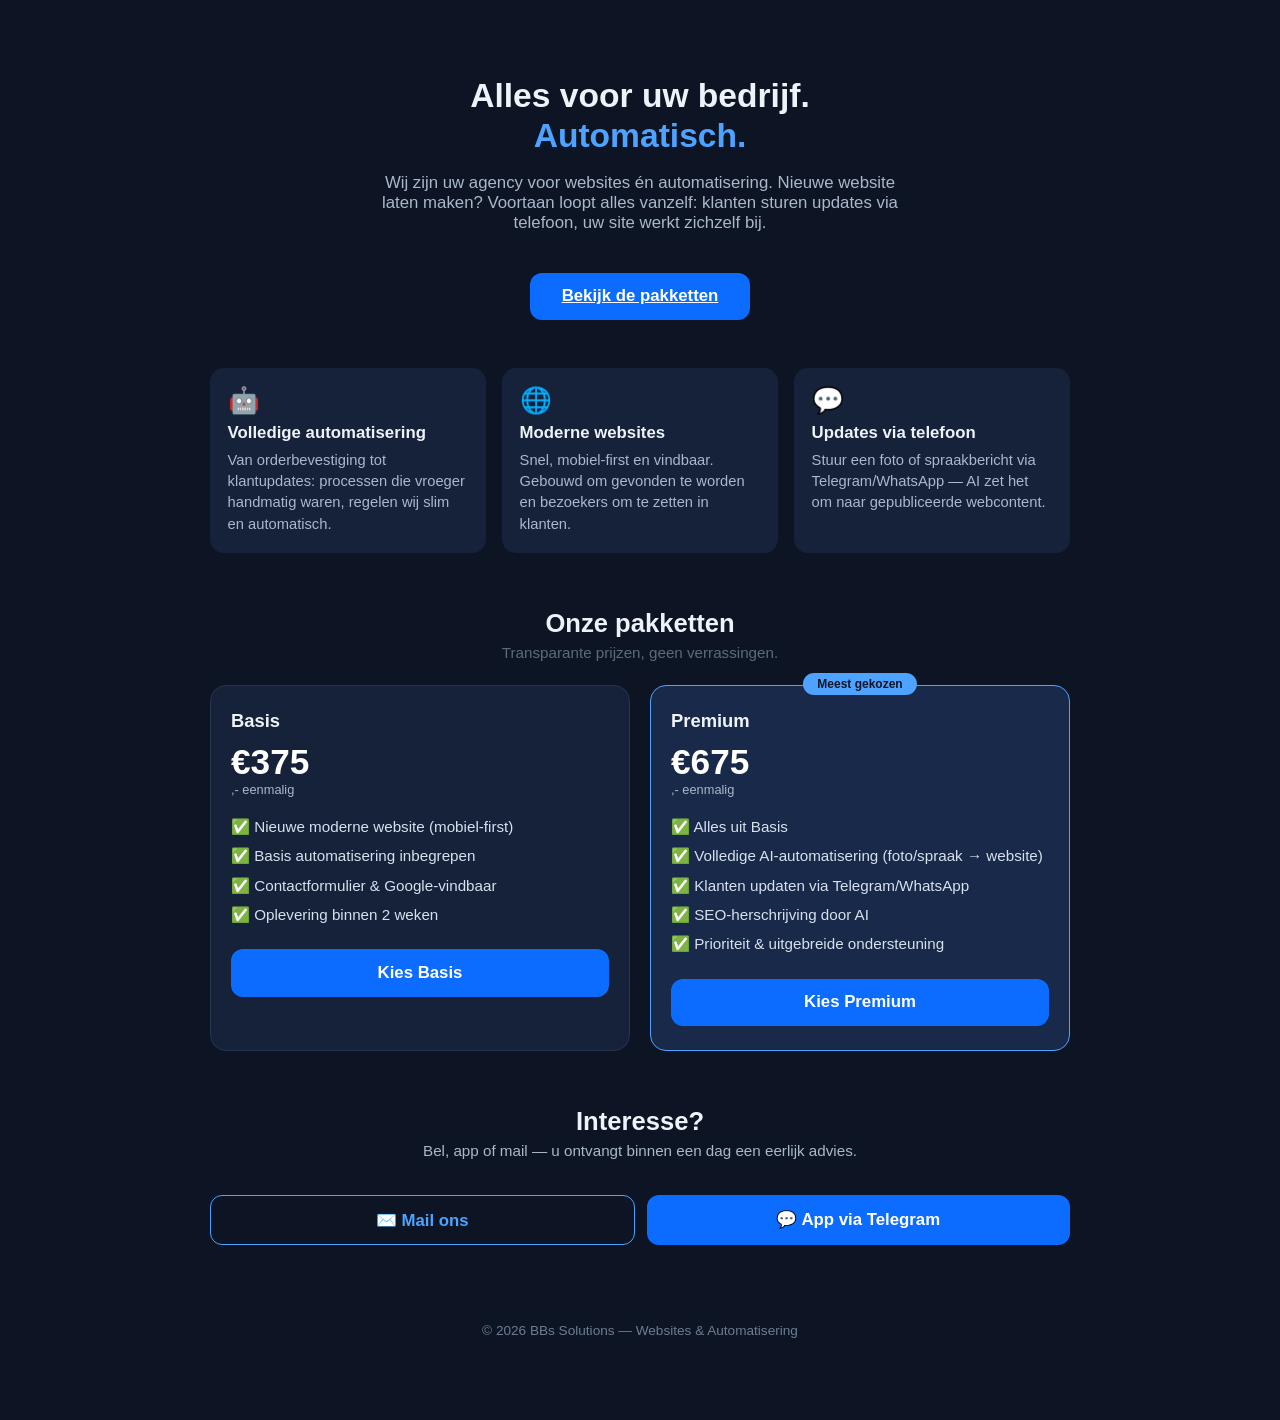
==== index.html @ c75b7eaf "Statische preview van de agency-landingspagina voor GitHub Pages Co-authored-by: BenjaminSmitBBsS <B" ====
<!DOCTYPE html>
<html lang="nl">
<head>
<meta charset="utf-8">
<meta name="viewport" content="width=device-width, initial-scale=1, viewport-fit=cover">
<title>BBs Solutions — Websites &amp; Automatisering</title>
<meta name="description" content="Agency voor websites en automatisering: nieuwe website inclusief automatisering vanaf €375.">
<link rel="stylesheet" href="static/style.css">
</head>
<body class="site">

<main class="wrap site-wrap">

  <section class="hero">
    <h1>Alles voor uw bedrijf.<br><span class="accent">Automatisch.</span></h1>
    <p class="sub">Wij zijn uw agency voor websites én automatisering. Nieuwe website laten maken? Voortaan loopt alles vanzelf: klanten sturen updates via telefoon, uw site werkt zichzelf bij.</p>
    <a class="primary cta" href="#aanbod">Bekijk de pakketten</a>
  </section>

  <section class="usps">
    <div class="usp"><span class="ico">🤖</span><h3>Volledige automatisering</h3><p>Van orderbevestiging tot klantupdates: processen die vroeger handmatig waren, regelen wij slim en automatisch.</p></div>
    <div class="usp"><span class="ico">🌐</span><h3>Moderne websites</h3><p>Snel, mobiel-first en vindbaar. Gebouwd om gevonden te worden en bezoekers om te zetten in klanten.</p></div>
    <div class="usp"><span class="ico">💬</span><h3>Updates via telefoon</h3><p>Stuur een foto of spraakbericht via Telegram/WhatsApp — AI zet het om naar gepubliceerde webcontent.</p></div>
  </section>

  <section id="aanbod" class="pricing">
    <h2>Onze pakketten</h2>
    <p class="sub">Transparante prijzen, geen verrassingen.</p>

    <div class="price-cards">
      <div class="price-card">
        <h3>Basis</h3>
        <div class="price">€375<span class="per">,- eenmalig</span></div>
        <ul>
          <li>✅ Nieuwe moderne website (mobiel-first)</li>
          <li>✅ Basis automatisering inbegrepen</li>
          <li>✅ Contactformulier &amp; Google-vindbaar</li>
          <li>✅ Oplevering binnen 2 weken</li>
        </ul>
        <a class="primary" href="#contact">Kies Basis</a>
      </div>

      <div class="price-card featured">
        <div class="badge">Meest gekozen</div>
        <h3>Premium</h3>
        <div class="price">€675<span class="per">,- eenmalig</span></div>
        <ul>
          <li>✅ Alles uit Basis</li>
          <li>✅ Volledige AI-automatisering (foto/spraak → website)</li>
          <li>✅ Klanten updaten via Telegram/WhatsApp</li>
          <li>✅ SEO-herschrijving door AI</li>
          <li>✅ Prioriteit &amp; uitgebreide ondersteuning</li>
        </ul>
        <a class="primary" href="#contact">Kies Premium</a>
      </div>
    </div>
  </section>

  <section id="contact" class="contact">
    <h2>Interesse?</h2>
    <p class="sub">Bel, app of mail — u ontvangt binnen een dag een eerlijk advies.</p>
    <div class="contact-btns">
      <a class="primary ghost" href="mailto:info@bbssolutions.nl">✉️ Mail ons</a>
      <a class="primary" href="https://t.me/jouwbot">💬 App via Telegram</a>
    </div>
  </section>

  <footer class="footer">
    <p>© <span id="year"></span> BBs Solutions — Websites &amp; Automatisering</p>
  </footer>

</main>
<script>document.getElementById('year').textContent = new Date().getFullYear();</script>
</body>
</html>
---- static/style.css ----
* { box-sizing: border-box; }
body {
  margin: 0;
  font-family: -apple-system, "Segoe UI", Roboto, sans-serif;
  background: #f4f6f8;
  color: #1c2733;
}
.wrap { max-width: 640px; margin: 0 auto; padding: 1.25rem; }
header h1 { font-size: 1.5rem; margin: 0.5rem 0 0.25rem; }
.sub { color: #5b6b7b; font-size: 0.95rem; margin-top: 0; }
.card {
  background: #fff;
  border-radius: 14px;
  padding: 1rem;
  margin: 1rem 0;
  box-shadow: 0 1px 4px rgba(16, 34, 51, 0.08);
}
.status {
  display: inline-block;
  font-size: 0.75rem;
  font-weight: 600;
  padding: 0.2rem 0.6rem;
  border-radius: 999px;
  background: #e8eef4;
}
.status-klaar { background: #d9f2e3; color: #1c7c46; }
.status-processing, .status-received { background: #fdf0d3; color: #946200; }
.status-error { background: #fadbd8; color: #a83226; }
.preview { width: 100%; border-radius: 10px; margin: 0.75rem 0; }
.form label { display: block; font-size: 0.85rem; color: #5b6b7b; margin: 0.75rem 0 0.25rem; }
.form input[type="text"], .form textarea {
  width: 100%;
  padding: 0.65rem;
  border: 1px solid #ccd6df;
  border-radius: 10px;
  font-size: 1rem;
  font-family: inherit;
}
.filelabel input { margin-top: 0.4rem; }
.primary {
  width: 100%;
  margin-top: 1rem;
  padding: 0.85rem;
  border: 0;
  border-radius: 12px;
  background: #0b6cff;
  color: #fff;
  font-size: 1.05rem;
  font-weight: 600;
}
.primary:active { background: #0958c8; }
.empty { text-align: center; color: #5b6b7b; padding: 2rem 0; }

/* ===== Agency landingspagina ===== */
body.site { background: #0d1524; color: #eef3fa; }
.site-wrap { max-width: 900px; }
.hero { text-align: center; padding: 3.5rem 0 2rem; }
.hero h1 { font-size: 2.1rem; line-height: 1.2; margin: 0 0 1rem; }
.hero .sub { font-size: 1.05rem; color: #a9b8cb; max-width: 34rem; margin: 0 auto 1.5rem; }
.accent { color: #4da3ff; }
.cta { display: inline-block; width: auto; padding: 0.85rem 2rem; }
.usps { display: grid; grid-template-columns: 1fr; gap: 1rem; padding: 1rem 0 2.5rem; }
@media (min-width: 700px) { .usps { grid-template-columns: repeat(3, 1fr); } }
.usp { background: #16213a; border-radius: 14px; padding: 1.1rem; }
.usp .ico { font-size: 1.6rem; }
.usp h3 { font-size: 1.05rem; margin: 0.5rem 0 0.4rem; }
.usp p { margin: 0; color: #a9b8cb; font-size: 0.92rem; line-height: 1.45; }
.pricing { padding: 1rem 0 2.5rem; text-align: center; }
.pricing h2, .contact h2 { font-size: 1.6rem; margin: 0 0 0.4rem; }
.price-cards { display: grid; grid-template-columns: 1fr; gap: 1.25rem; margin-top: 1.5rem; text-align: left; }
@media (min-width: 700px) { .price-cards { grid-template-columns: 1fr 1fr; } }
.price-card { position: relative; background: #16213a; border-radius: 16px; padding: 1.5rem 1.25rem; border: 1px solid #26344f; }
.price-card.featured { border-color: #4da3ff; background: #182949; }
.badge { position: absolute; top: -0.8rem; left: 50%; transform: translateX(-50%); background: #4da3ff; color: #0d1524; font-size: 0.75rem; font-weight: 700; padding: 0.25rem 0.9rem; border-radius: 999px; }
.price-card h3 { margin: 0; font-size: 1.15rem; }
.price { font-size: 2.2rem; font-weight: 800; margin: 0.6rem 0 1rem; color: #fff; }
.price .per { display: block; font-size: 0.8rem; font-weight: 400; color: #a9b8cb; }
.price-card ul { list-style: none; margin: 0 0 1.25rem; padding: 0; }
.price-card li { padding: 0.35rem 0; font-size: 0.95rem; color: #d7e1ee; }
.price-card .primary { display: block; text-align: center; text-decoration: none; }
.contact { text-align: center; padding: 1rem 0 2rem; }
.contact .sub { color: #a9b8cb; }
.contact-btns { display: flex; flex-direction: column; gap: 0.75rem; margin-top: 1.25rem; }
@media (min-width: 700px) { .contact-btns { flex-direction: row; justify-content: center; } }
.contact-btns .primary { display: block; text-decoration: none; padding: 0.85rem 1.5rem; }
.primary.ghost { background: transparent; border: 1px solid #4da3ff; color: #4da3ff; }
.footer { text-align: center; color: #6c7d93; font-size: 0.85rem; padding: 2rem 0 3rem; }
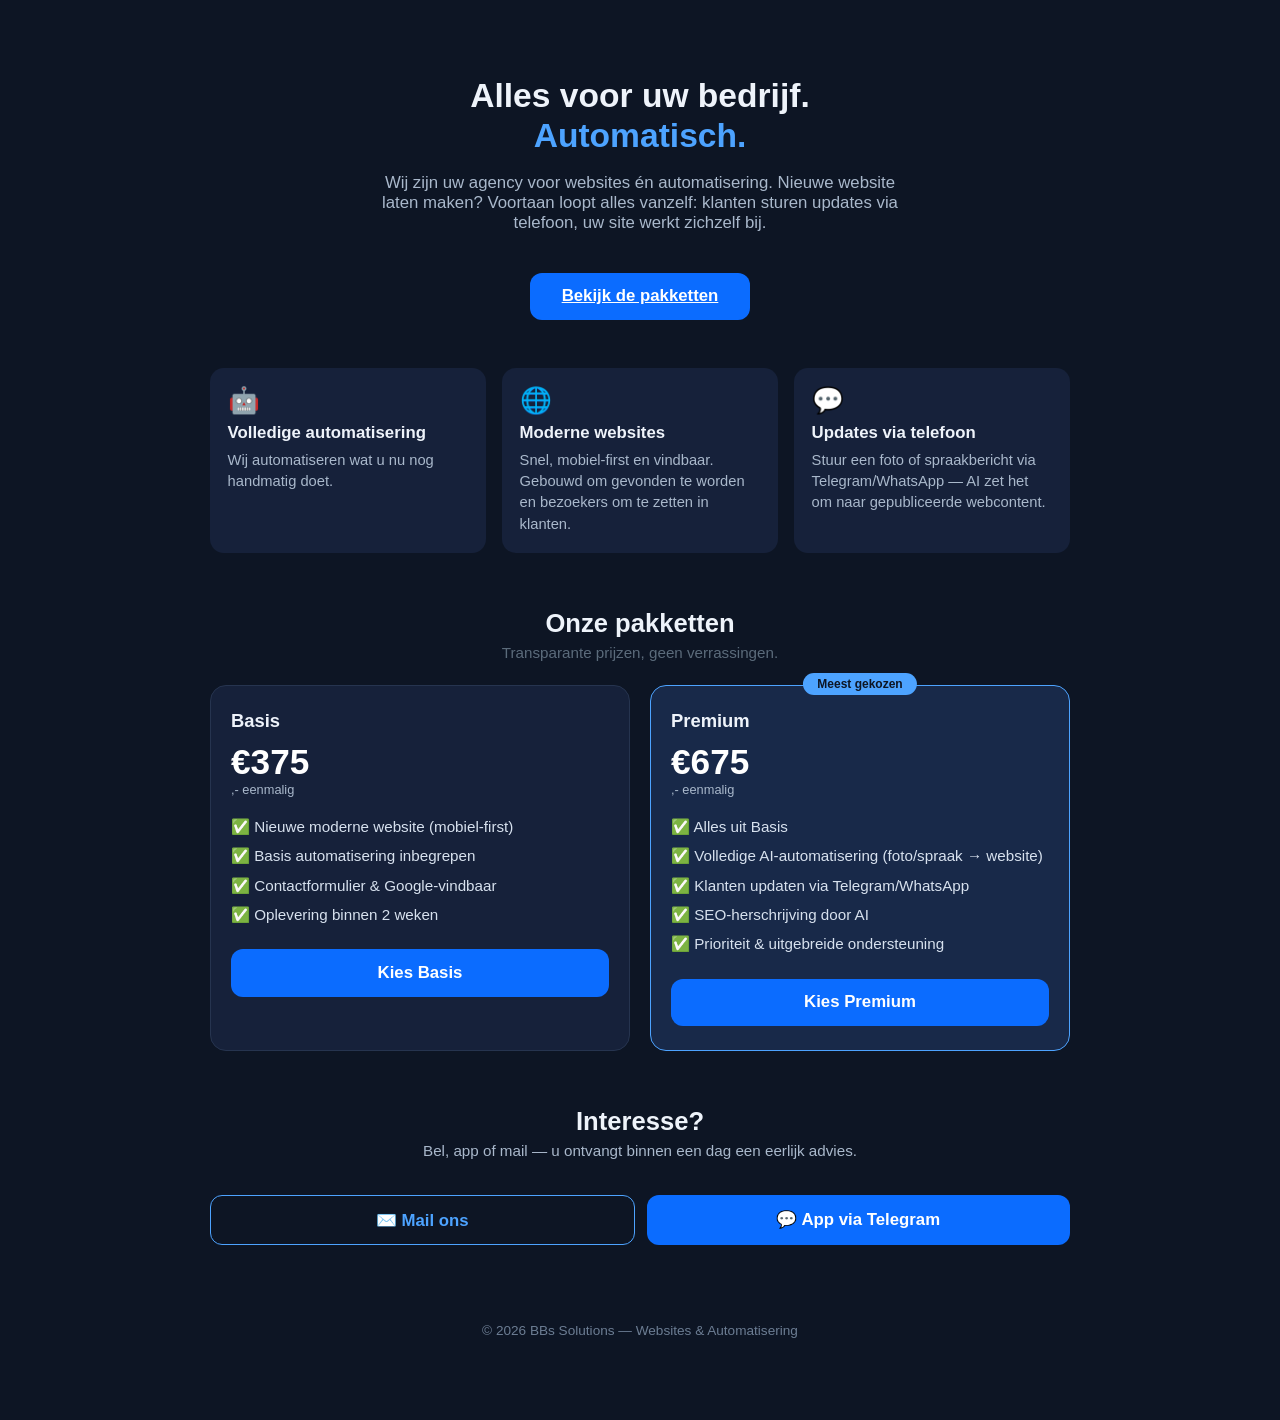
==== commit 16525c42: "Ververs preview: ingekorte USP-tekst Co-authored-by: BenjaminSmitBBsS <BenjaminSmitBBsS@users.norepl" ====
--- a/index.html
+++ b/index.html
@@ -18,7 +18,7 @@
   </section>
 
   <section class="usps">
-    <div class="usp"><span class="ico">🤖</span><h3>Volledige automatisering</h3><p>Van orderbevestiging tot klantupdates: processen die vroeger handmatig waren, regelen wij slim en automatisch.</p></div>
+    <div class="usp"><span class="ico">🤖</span><h3>Volledige automatisering</h3><p>Wij automatiseren wat u nu nog handmatig doet.</p></div>
     <div class="usp"><span class="ico">🌐</span><h3>Moderne websites</h3><p>Snel, mobiel-first en vindbaar. Gebouwd om gevonden te worden en bezoekers om te zetten in klanten.</p></div>
     <div class="usp"><span class="ico">💬</span><h3>Updates via telefoon</h3><p>Stuur een foto of spraakbericht via Telegram/WhatsApp — AI zet het om naar gepubliceerde webcontent.</p></div>
   </section>
